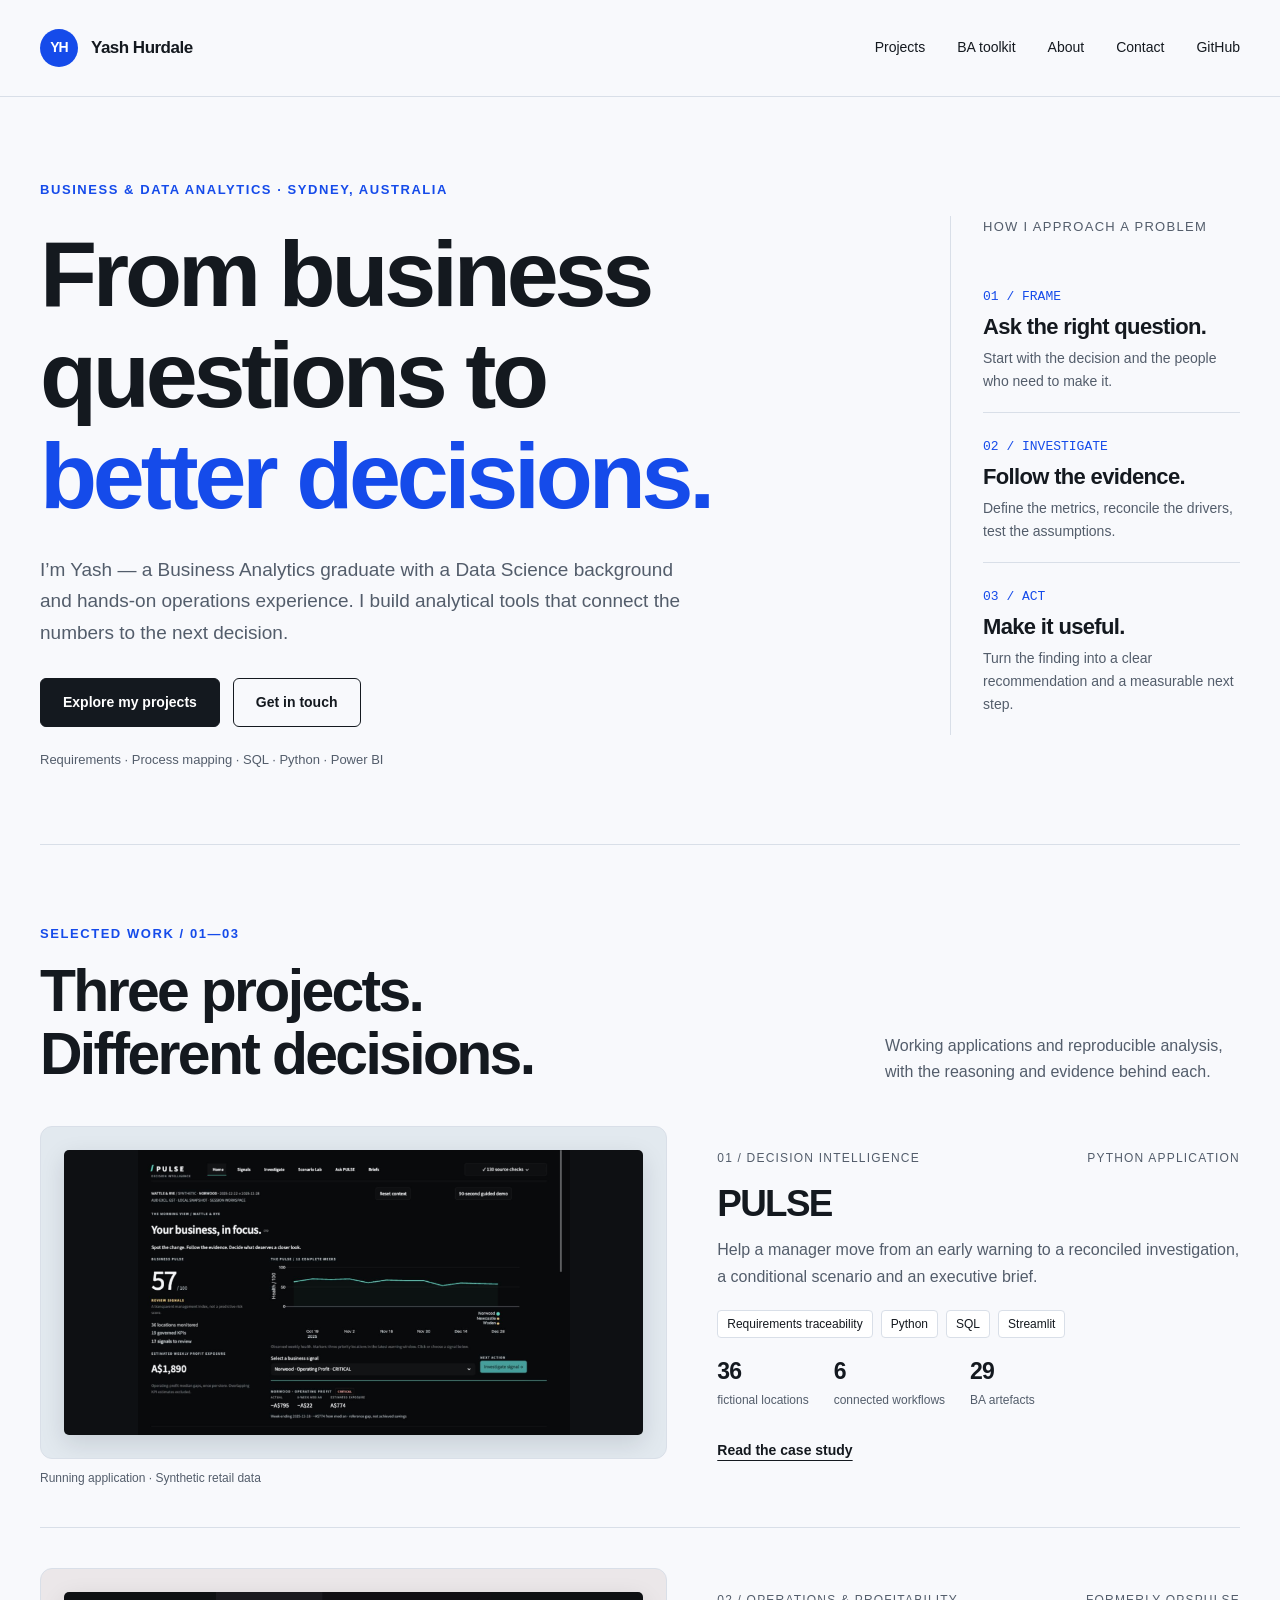
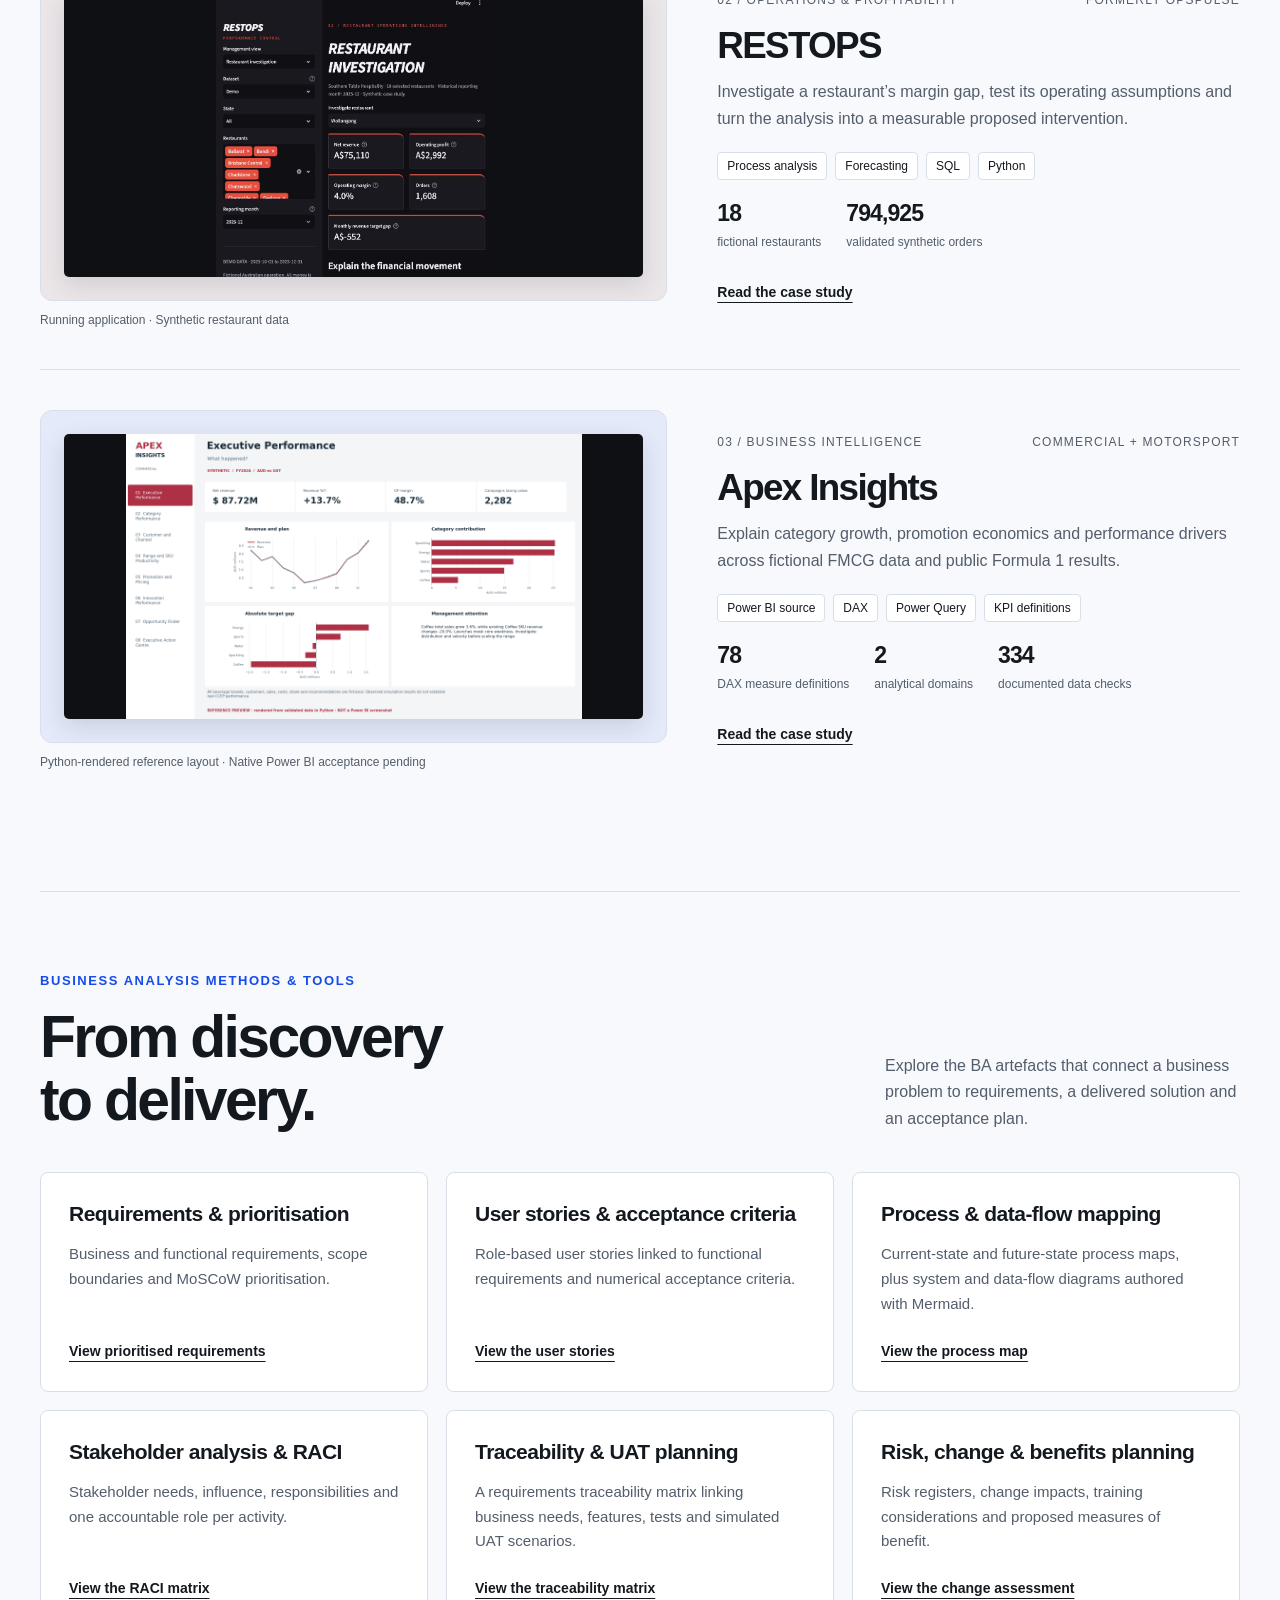
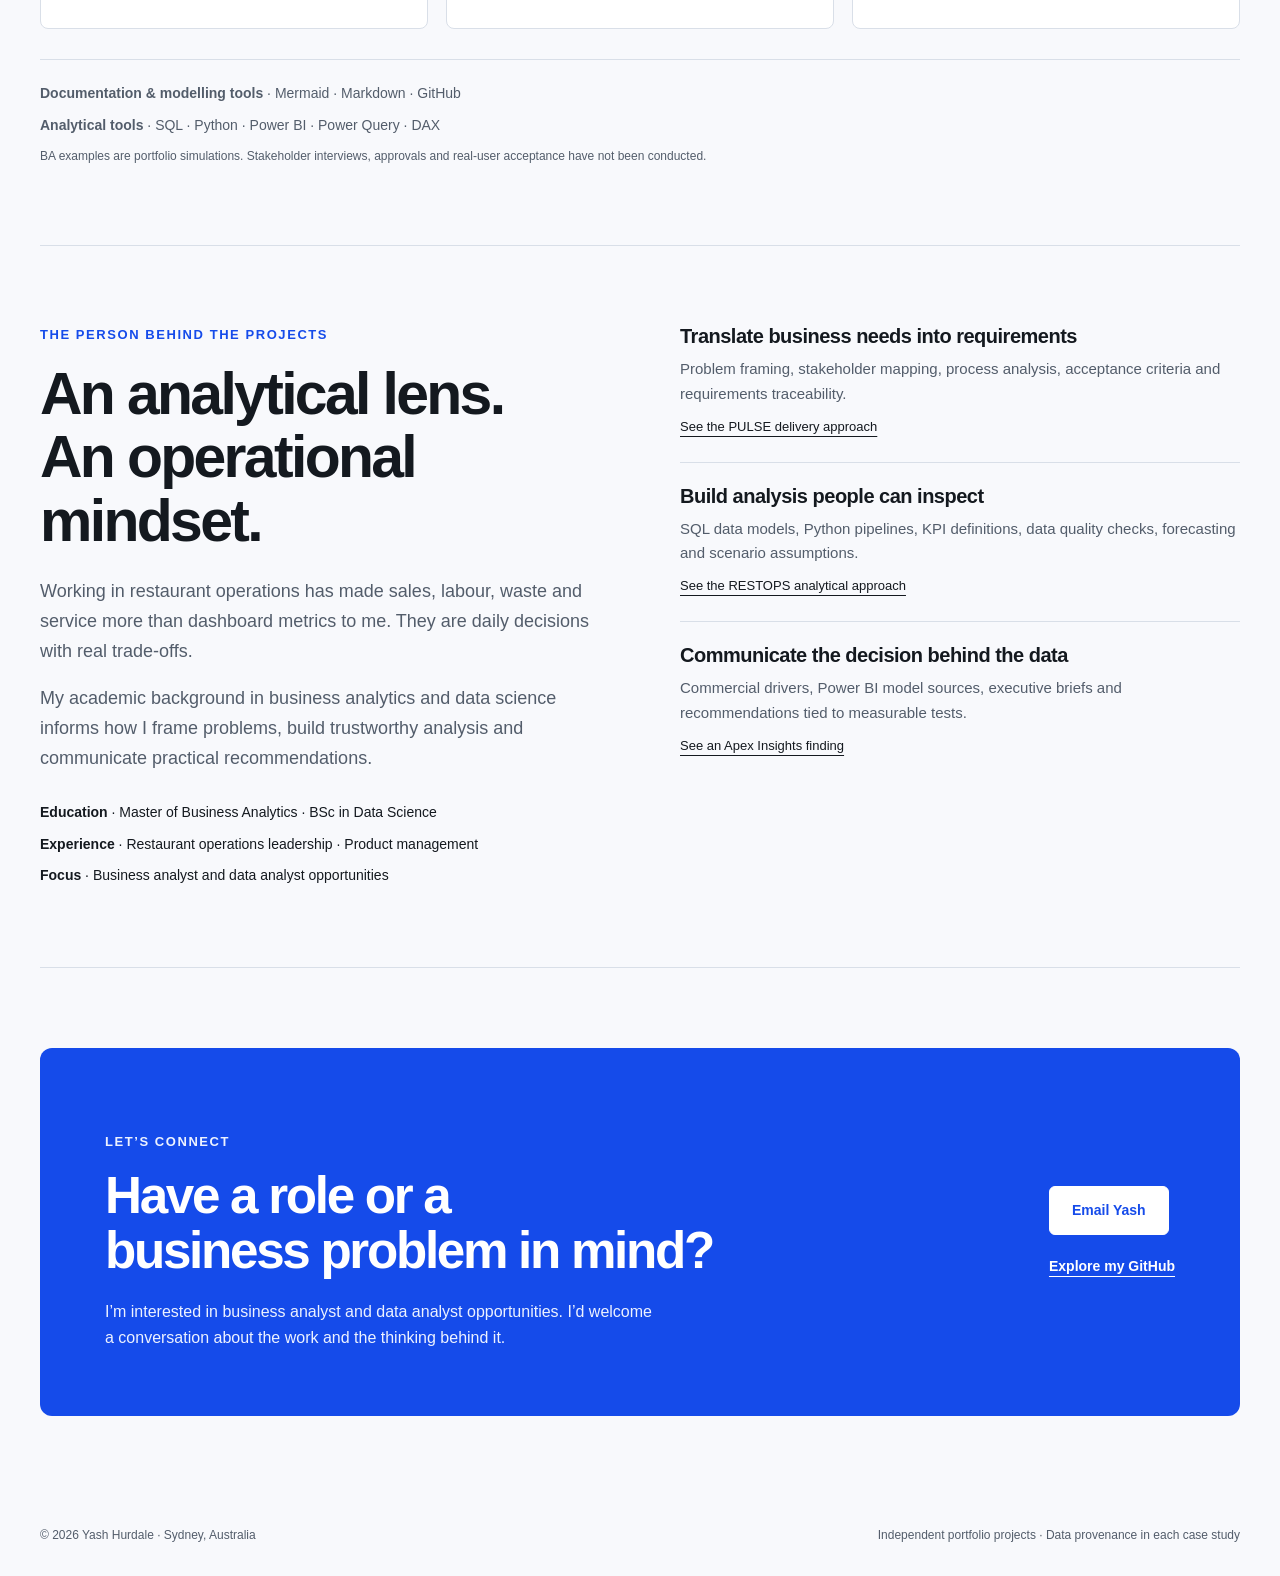
==== index.html @ 4237ceba "Publish business and data analytics portfolio" ====
<!doctype html>
<html lang="en-AU"><head><meta charset="utf-8"><meta name="viewport" content="width=device-width,initial-scale=1"><title>Yash Hurdale | Business & Data Analytics Portfolio</title><meta name="description" content="Yash Hurdale’s business and data analytics portfolio. Explore PULSE, RESTOPS and Apex Insights: decision tools, commercial analysis and evidence-backed case studies."><link rel="icon" type="image/svg+xml" href="data:image/svg+xml,%3Csvg xmlns='http://www.w3.org/2000/svg' viewBox='0 0 32 32'%3E%3Crect width='32' height='32' rx='16' fill='%23154bea'/%3E%3Ctext x='16' y='21' text-anchor='middle' font-family='Arial' font-weight='bold' font-size='13' fill='white'%3EYH%3C/text%3E%3C/svg%3E"><link rel="stylesheet" href="styles.css"></head><body>
<a class="skip" href="#main">Skip to content</a>
<header class="header"><nav class="nav wrap" aria-label="Main navigation"><a class="brand" href="index.html"><span class="monogram" aria-hidden="true">YH</span>Yash Hurdale</a><div class="nav-links"><a href="#projects">Projects</a><a href="#ba-toolkit">BA toolkit</a><a href="#about">About</a><a href="#contact">Contact</a><a class="github-nav" href="https://github.com/yashayyy27">GitHub</a></div></nav></header>
<main id="main" class="wrap">
<section class="hero" aria-labelledby="hero-title"><div><p class="eyebrow blue">Business & data analytics · Sydney, Australia</p><h1 id="hero-title">From business<br>questions to<br><span>better decisions.</span></h1><p class="hero-description">I’m Yash — a Business Analytics graduate with a Data Science background and hands-on operations experience. I build analytical tools that connect the numbers to the next decision.</p><div class="buttons"><a class="button primary" href="#projects">Explore my projects</a><a class="button secondary" href="#contact">Get in touch</a></div><p class="hero-note">Requirements · Process mapping · SQL · Python · Power BI</p></div><aside class="practice" aria-label="Analytical approach"><p class="practice-title">How I approach a problem</p><div class="practice-step"><span>01 / FRAME</span><strong>Ask the right question.</strong><p>Start with the decision and the people who need to make it.</p></div><div class="practice-step"><span>02 / INVESTIGATE</span><strong>Follow the evidence.</strong><p>Define the metrics, reconcile the drivers, test the assumptions.</p></div><div class="practice-step"><span>03 / ACT</span><strong>Make it useful.</strong><p>Turn the finding into a clear recommendation and a measurable next step.</p></div></aside></section>
<section class="section" id="projects" aria-labelledby="projects-title"><div class="section-title"><div><p class="eyebrow blue">Selected work / 01—03</p><h2 id="projects-title">Three projects.<br>Different decisions.</h2></div><p>Working applications and reproducible analysis, with the reasoning and evidence behind each.</p></div>
<article class="project"><div><a class="project-image pulse" href="pulse.html" aria-label="Read the PULSE case study"><img src="pulse-home.jpg" alt="PULSE application showing business health, weekly signals and a selected Norwood profit warning" width="1421" height="937" fetchpriority="high"></a><p class="caption">Running application · Synthetic retail data</p></div><div><div class="project-meta"><span>01 / Decision intelligence</span><span>Python application</span></div><h3>PULSE</h3><p class="project-description">Help a manager move from an early warning to a reconciled investigation, a conditional scenario and an executive brief.</p><div class="tags"><span class="tag">Requirements traceability</span><span class="tag">Python</span><span class="tag">SQL</span><span class="tag">Streamlit</span></div><div class="facts"><div class="fact"><strong>36</strong><span>fictional locations</span></div><div class="fact"><strong>6</strong><span>connected workflows</span></div><div class="fact"><strong>29</strong><span>BA artefacts</span></div></div><a class="text-link" href="pulse.html">Read the case study</a></div></article>
<article class="project"><div><a class="project-image restops" href="restops.html" aria-label="Read the RESTOPS case study"><img src="restops-investigate.jpg" alt="RESTOPS application showing the restaurant investigation workflow" width="1420" height="900" loading="lazy"></a><p class="caption">Running application · Synthetic restaurant data</p></div><div><div class="project-meta"><span>02 / Operations & profitability</span><span>Formerly OpsPulse</span></div><h3>RESTOPS</h3><p class="project-description">Investigate a restaurant’s margin gap, test its operating assumptions and turn the analysis into a measurable proposed intervention.</p><div class="tags"><span class="tag">Process analysis</span><span class="tag">Forecasting</span><span class="tag">SQL</span><span class="tag">Python</span></div><div class="facts"><div class="fact"><strong>18</strong><span>fictional restaurants</span></div><div class="fact"><strong>794,925</strong><span>validated synthetic orders</span></div></div><a class="text-link" href="restops.html">Read the case study</a></div></article>
<article class="project"><div><a class="project-image apex" href="apex.html" aria-label="Read the Apex Insights case study"><img src="apex-commercial.png" alt="Apex Insights commercial reference layout showing revenue, category contribution and range performance" width="1920" height="1200" loading="lazy"></a><p class="caption">Python-rendered reference layout · Native Power BI acceptance pending</p></div><div><div class="project-meta"><span>03 / Business intelligence</span><span>Commercial + motorsport</span></div><h3>Apex Insights</h3><p class="project-description">Explain category growth, promotion economics and performance drivers across fictional FMCG data and public Formula 1 results.</p><div class="tags"><span class="tag">Power BI source</span><span class="tag">DAX</span><span class="tag">Power Query</span><span class="tag">KPI definitions</span></div><div class="facts"><div class="fact"><strong>78</strong><span>DAX measure definitions</span></div><div class="fact"><strong>2</strong><span>analytical domains</span></div><div class="fact"><strong>334</strong><span>documented data checks</span></div></div><a class="text-link" href="apex.html">Read the case study</a></div></article>
</section>
<section class="section" id="ba-toolkit" aria-labelledby="ba-title"><div class="section-title"><div><p class="eyebrow blue">Business analysis methods & tools</p><h2 id="ba-title">From discovery<br>to delivery.</h2></div><p>Explore the BA artefacts that connect a business problem to requirements, a delivered solution and an acceptance plan.</p></div><div class="ba-grid"><article class="ba-card"><h3>Requirements & prioritisation</h3><p>Business and functional requirements, scope boundaries and MoSCoW prioritisation.</p><a class="text-link" href="https://github.com/yashayyy27/PULSE/blob/main/docs/business-analysis/07-business-requirements.md">View prioritised requirements</a></article><article class="ba-card"><h3>User stories & acceptance criteria</h3><p>Role-based user stories linked to functional requirements and numerical acceptance criteria.</p><a class="text-link" href="https://github.com/yashayyy27/PULSE/blob/main/docs/business-analysis/10-user-stories.md">View the user stories</a></article><article class="ba-card"><h3>Process & data-flow mapping</h3><p>Current-state and future-state process maps, plus system and data-flow diagrams authored with Mermaid.</p><a class="text-link" href="https://github.com/yashayyy27/PULSE/blob/main/docs/business-analysis/14-process-map.md">View the process map</a></article><article class="ba-card"><h3>Stakeholder analysis & RACI</h3><p>Stakeholder needs, influence, responsibilities and one accountable role per activity.</p><a class="text-link" href="https://github.com/yashayyy27/PULSE/blob/main/docs/business-analysis/28-raci-matrix.md">View the RACI matrix</a></article><article class="ba-card"><h3>Traceability & UAT planning</h3><p>A requirements traceability matrix linking business needs, features, tests and simulated UAT scenarios.</p><a class="text-link" href="https://github.com/yashayyy27/PULSE/blob/main/docs/business-analysis/16-traceability-matrix.md">View the traceability matrix</a></article><article class="ba-card"><h3>Risk, change & benefits planning</h3><p>Risk registers, change impacts, training considerations and proposed measures of benefit.</p><a class="text-link" href="https://github.com/yashayyy27/PULSE/blob/main/docs/business-analysis/22-change-impact-assessment.md">View the change assessment</a></article></div><div class="ba-tools"><p><strong>Documentation & modelling tools</strong> · Mermaid · Markdown · GitHub</p><p><strong>Analytical tools</strong> · SQL · Python · Power BI · Power Query · DAX</p></div><p class="caption">BA examples are portfolio simulations. Stakeholder interviews, approvals and real-user acceptance have not been conducted.</p></section>
<section class="section" id="about" aria-labelledby="about-title"><div class="about-grid"><div><p class="eyebrow blue">The person behind the projects</p><h2 id="about-title">An analytical lens.<br>An operational mindset.</h2><p class="about-copy">Working in restaurant operations has made sales, labour, waste and service more than dashboard metrics to me. They are daily decisions with real trade-offs.</p><p class="about-copy">My academic background in business analytics and data science informs how I frame problems, build trustworthy analysis and communicate practical recommendations.</p><div class="background"><p><strong>Education</strong> · Master of Business Analytics · BSc in Data Science</p><p><strong>Experience</strong> · Restaurant operations leadership · Product management</p><p><strong>Focus</strong> · Business analyst and data analyst opportunities</p></div></div><ul class="skills"><li><h3>Translate business needs into requirements</h3><p>Problem framing, stakeholder mapping, process analysis, acceptance criteria and requirements traceability.</p><a href="pulse.html#approach">See the PULSE delivery approach</a></li><li><h3>Build analysis people can inspect</h3><p>SQL data models, Python pipelines, KPI definitions, data quality checks, forecasting and scenario assumptions.</p><a href="restops.html#approach">See the RESTOPS analytical approach</a></li><li><h3>Communicate the decision behind the data</h3><p>Commercial drivers, Power BI model sources, executive briefs and recommendations tied to measurable tests.</p><a href="apex.html#finding">See an Apex Insights finding</a></li></ul></div></section>
<section class="section" id="contact" aria-labelledby="contact-title"><div class="contact"><div><p class="eyebrow">Let’s connect</p><h2 id="contact-title">Have a role or a<br>business problem in mind?</h2><p>I’m interested in business analyst and data analyst opportunities. I’d welcome a conversation about the work and the thinking behind it.</p></div><div class="contact-links"><a class="button" href="mailto:yash.h2700@gmail.com">Email Yash</a><a class="text-link" href="https://github.com/yashayyy27">Explore my GitHub</a></div></div></section>
</main><footer class="footer wrap"><span>© 2026 Yash Hurdale · Sydney, Australia</span><span>Independent portfolio projects · Data provenance in each case study</span></footer></body></html>
---- styles.css ----
:root{--ink:#14191f;--muted:#535d6b;--blue:#154bea;--paper:#f8f9fc;--line:#d9dfe8;--white:#fff;--radius:12px;font-family:Arial,Helvetica,sans-serif;color:var(--ink);background:var(--paper);font-synthesis:none;scroll-behavior:smooth}
*{box-sizing:border-box}body{margin:0;font-size:16px;line-height:1.65}a{color:inherit;text-underline-offset:5px}button,a{-webkit-tap-highlight-color:transparent}a:hover{color:var(--blue)}a:focus-visible,summary:focus-visible{outline:3px solid var(--blue);outline-offset:6px}img{display:block;max-width:100%;height:auto}h1,h2,h3,p{margin:0}h1,h2,h3{line-height:1.08;letter-spacing:-.045em}h1{font-size:clamp(3.5rem,7.3vw,6.7rem);font-weight:700}h2{font-size:clamp(2.4rem,4.6vw,4.1rem)}h3{font-size:2.3rem}p+p{margin-top:18px}.wrap{width:min(1240px,calc(100% - 80px));margin:auto}.skip{position:absolute;left:20px;top:-80px;z-index:20;background:var(--white);padding:12px}.skip:focus{top:12px}.header{border-bottom:1px solid var(--line);background:var(--paper)}.nav{min-height:96px;display:flex;align-items:center;justify-content:space-between;gap:24px}.brand{display:flex;align-items:center;gap:13px;text-decoration:none;font-size:17px;font-weight:700;letter-spacing:-.03em}.monogram{display:grid;place-items:center;width:38px;height:38px;background:var(--blue);color:white;border-radius:50%;font-size:14px;letter-spacing:-1px}.nav-links{display:flex;align-items:center;gap:32px}.nav-links a{text-decoration:none;font-size:14px}.nav-links a:hover{text-decoration:underline}.eyebrow{font-size:13px;line-height:1.4;letter-spacing:.12em;text-transform:uppercase;font-weight:700}.blue{color:var(--blue)}.hero{display:grid;grid-template-columns:1fr 290px;gap:70px;align-items:center;padding:84px 0 74px}.hero h1{margin:25px 0 27px}.hero h1 span{color:var(--blue)}.hero-description{max-width:650px;font-size:19px;color:var(--muted);line-height:1.65}.buttons{display:flex;flex-wrap:wrap;align-items:center;gap:13px;margin-top:30px}.button{display:inline-flex;justify-content:center;align-items:center;min-height:49px;border:1px solid var(--ink);padding:11px 22px;border-radius:6px;text-decoration:none;font-size:14px;font-weight:700;transition:background .18s,color .18s}.button.primary{background:var(--ink);color:white}.button.primary:hover{background:var(--blue);border-color:var(--blue)}.button.secondary:hover{background:#e9edfa}.hero-note{margin-top:22px;font-size:13px;color:var(--muted)}.practice{border-left:1px solid var(--line);padding-left:32px}.practice-title{font-size:13px;letter-spacing:.1em;text-transform:uppercase;color:var(--muted);margin-bottom:25px}.practice-step{padding:19px 0;border-bottom:1px solid var(--line)}.practice-step:last-child{border-bottom:0}.practice-step span{font:13px monospace;color:var(--blue)}.practice-step strong{display:block;font-size:22px;line-height:1.3;letter-spacing:-.03em;margin:5px 0}.practice-step p{font-size:14px;color:var(--muted)}.section{padding:80px 0;border-top:1px solid var(--line);scroll-margin-top:28px}.section-title{display:flex;justify-content:space-between;align-items:flex-end;gap:30px;margin-bottom:40px}.section-title .eyebrow{margin-bottom:15px}.section-title>p{max-width:355px;color:var(--muted);font-size:16px}.project{display:grid;grid-template-columns:1.2fr 1fr;gap:50px;padding:40px 0;border-top:1px solid var(--line);align-items:center}.project:first-of-type{padding-top:0;border-top:0}.project-image{display:block;background:#e5e9f2;border:1px solid var(--line);border-radius:var(--radius);overflow:hidden;text-decoration:none;padding:23px}.project-image img{width:100%;height:285px;object-fit:contain;object-position:center;border-radius:5px;background:#0e1013;box-shadow:0 8px 25px #121a2920}.project-image.pulse{background:#e2e9ef}.project-image.restops{background:#ebe7e9}.project-image.apex{background:#e4eafa}.project-meta{display:flex;justify-content:space-between;gap:20px;font-size:12px;letter-spacing:.1em;color:var(--muted);text-transform:uppercase;margin-bottom:15px}.project h3{margin-bottom:14px}.project-description{color:var(--muted)}.tags{display:flex;gap:8px;flex-wrap:wrap;margin:20px 0}.tag{font-size:12px;line-height:1.5;border:1px solid var(--line);border-radius:4px;padding:4px 9px;background:var(--white)}.facts{display:flex;flex-wrap:wrap;gap:25px;margin:20px 0 25px}.fact strong{display:block;font-size:23px;line-height:1.2;letter-spacing:-.04em}.fact span{font-size:12px;color:var(--muted)}.text-link{font-size:14px;font-weight:700}.caption{font-size:12px;color:var(--muted);margin-top:10px;line-height:1.5}.about-grid{display:grid;grid-template-columns:1fr 1fr;gap:80px}.about-grid h2{margin:17px 0 25px}.about-copy{color:var(--muted);font-size:18px}.background{margin-top:28px;font-size:14px}.background p+p{margin-top:8px}.skills{margin:0;padding:0;list-style:none}.skills li{padding:23px 0;border-top:1px solid var(--line)}.skills li:first-child{padding-top:0;border-top:0}.skills h3{font-size:20px;letter-spacing:-.025em;margin-bottom:9px}.skills p{color:var(--muted);font-size:15px}.skills a{display:inline-block;font-size:13px;margin-top:9px}.contact{background:var(--blue);color:white;padding:65px;border-radius:var(--radius);display:flex;align-items:center;justify-content:space-between;gap:40px}.contact h2{font-size:clamp(2.4rem,4vw,3.5rem);margin-top:17px}.contact p{max-width:550px;margin-top:20px;color:#edf2ff}.contact .button{background:white;color:var(--blue);border-color:white;white-space:nowrap}.contact .button:hover{background:#e4ebff}.contact .text-link:hover{color:white}.contact-links{display:flex;flex-direction:column;gap:20px;align-items:flex-start}.footer{padding:30px 0;display:flex;gap:20px;align-items:center;justify-content:space-between;color:var(--muted);font-size:12px}.footer a{color:var(--ink)}.case-hero{padding:65px 0 45px}.back{display:inline-block;color:var(--muted);font-size:14px;margin-bottom:35px}.case-hero h1{font-size:clamp(3.3rem,6vw,5.5rem);margin:18px 0 22px}.case-intro{font-size:21px;color:var(--muted);max-width:820px}.case-meta{display:grid;grid-template-columns:1fr 1fr 1fr;gap:25px;margin-top:40px;padding-top:22px;border-top:1px solid var(--line)}.case-meta dt{font-size:12px;color:var(--muted);text-transform:uppercase;letter-spacing:.08em}.case-meta dd{margin:8px 0 0;font-size:14px}.case-cover{background:#e6eaf2;border:1px solid var(--line);padding:35px;border-radius:var(--radius)}.case-cover img{margin:auto;max-height:700px;object-fit:contain;border-radius:6px}.case-body{display:grid;grid-template-columns:220px 1fr;gap:65px;margin-top:65px}.case-toc{align-self:start;position:sticky;top:32px}.case-toc .eyebrow{margin-bottom:20px;color:var(--muted)}.case-toc a{display:block;font-size:14px;text-decoration:none;padding:7px 0}.case-section{margin-bottom:65px;scroll-margin-top:25px}.case-section h2{font-size:32px;margin:12px 0 24px}.case-section p{color:var(--muted);max-width:750px}.case-section ul{padding-left:22px;color:var(--muted)}.case-section li{margin-bottom:12px}.case-section strong{color:var(--ink)}.finding{border-left:4px solid var(--blue);padding:25px 30px;background:#edf1fc;margin:25px 0}.finding .number{display:block;font-size:48px;font-weight:700;line-height:1.2;letter-spacing:-.05em;color:var(--blue);margin:10px 0}.finding p{font-size:16px}.gallery{display:grid;grid-template-columns:1fr 1fr;gap:20px;margin:25px 0}.gallery figure{margin:0}.gallery img{border-radius:7px;max-height:420px;object-fit:contain;background:#e8edf3;width:100%;border:1px solid var(--line)}.gallery figcaption{font-size:12px;color:var(--muted);margin-top:10px}.evidence-list{display:grid;grid-template-columns:1fr 1fr;gap:15px}.evidence-link{padding:21px;border:1px solid var(--line);border-radius:8px;text-decoration:none;background:white}.evidence-link strong{display:block;font-size:15px;margin-bottom:8px}.evidence-link span{color:var(--muted);font-size:13px;display:block}.evidence-link:hover{border-color:var(--blue)}.scope{border:1px solid var(--line);padding:25px;border-radius:8px;background:white}.scope p{font-size:14px}.next-project{border-top:1px solid var(--line);padding:40px 0;display:flex;justify-content:space-between;gap:25px;align-items:center}.next-project h3{font-size:28px;margin-top:9px}
@media(min-width:1500px){.hero{padding:100px 0 90px}}
@media(max-width:900px){.wrap{width:calc(100% - 48px)}.hero{grid-template-columns:1fr;gap:35px;padding:60px 0}.practice{display:none}.hero h1{font-size:clamp(3.5rem,9vw,5.8rem)}.project{gap:30px;grid-template-columns:1fr 1fr}.project-image{padding:12px}.project-image img{height:235px}.about-grid{gap:40px}.contact{padding:40px}.case-body{grid-template-columns:1fr;gap:20px}.case-toc{position:static;display:flex;flex-wrap:wrap;gap:5px 22px;border-bottom:1px solid var(--line);padding-bottom:25px}.case-toc .eyebrow{width:100%;margin:0}.case-section{margin-bottom:50px}}
@media(max-width:620px){.wrap{width:calc(100% - 36px)}.nav{min-height:80px;gap:15px;align-items:center}.brand{font-size:14px;gap:8px}.monogram{width:30px;height:30px;font-size:12px}.nav-links{gap:16px}.nav-links a{font-size:13px}.nav-links .github-nav{display:none}.hero{padding:48px 0}.hero h1{font-size:3.55rem;line-height:1.03}.hero-description{font-size:17px}.eyebrow{font-size:12px}.hero-note{font-size:12px}.section{padding:50px 0}.section-title{display:block}.section-title>p{margin-top:20px}.project{grid-template-columns:1fr;gap:25px;padding:35px 0}.project-image img{height:230px}.project h3{font-size:32px}.project-meta{font-size:12px}.about-grid{grid-template-columns:1fr;gap:35px}.about-copy{font-size:17px}.contact{padding:32px 25px;display:block}.contact-links{margin-top:30px}.footer{align-items:flex-start;flex-direction:column;gap:8px}.case-hero{padding:40px 0 30px}.case-intro{font-size:18px}.case-meta{grid-template-columns:1fr;gap:15px;margin-top:25px}.case-cover{padding:12px}.case-body{margin-top:40px}.case-section h2{font-size:29px}.gallery{grid-template-columns:1fr}.evidence-list{grid-template-columns:1fr}.finding{padding:20px}.next-project{align-items:flex-start;flex-direction:column}.tags{margin:16px 0}.facts{gap:25px}.tag{font-size:12px}}
@media(prefers-reduced-motion:reduce){:root{scroll-behavior:auto}*{transition:none!important}}
@media print{.nav-links,.buttons,.contact,.case-toc{display:none}.wrap{width:100%}.hero,.section{padding:25px 0}.project{break-inside:avoid}.case-body{display:block}.header{background:white}body{background:white}}

.ba-grid{display:grid;grid-template-columns:repeat(3,1fr);gap:18px}.ba-card{padding:28px;border:1px solid var(--line);border-radius:8px;background:white;display:flex;flex-direction:column}.ba-card h3{font-size:21px;line-height:1.25;letter-spacing:-.025em;margin-bottom:15px}.ba-card p{color:var(--muted);font-size:15px;margin-bottom:23px}.ba-card a{margin-top:auto}.ba-tools{border-top:1px solid var(--line);padding-top:22px;margin-top:30px;font-size:14px;color:var(--muted)}.ba-tools p+p{margin-top:9px}.case-meta{grid-template-columns:repeat(2,1fr)}
@media(max-width:900px){.ba-grid{grid-template-columns:repeat(2,1fr)}}
@media(max-width:620px){.ba-grid{grid-template-columns:1fr}.ba-card{padding:24px}.case-meta{grid-template-columns:1fr}.nav-links{gap:12px}.nav-links a{font-size:12px}.brand{font-size:13px;gap:6px}.monogram{width:26px;height:26px}}
@media(max-width:360px){.nav{flex-wrap:wrap;justify-content:center;padding:15px 0}.nav-links{width:100%;justify-content:center}}
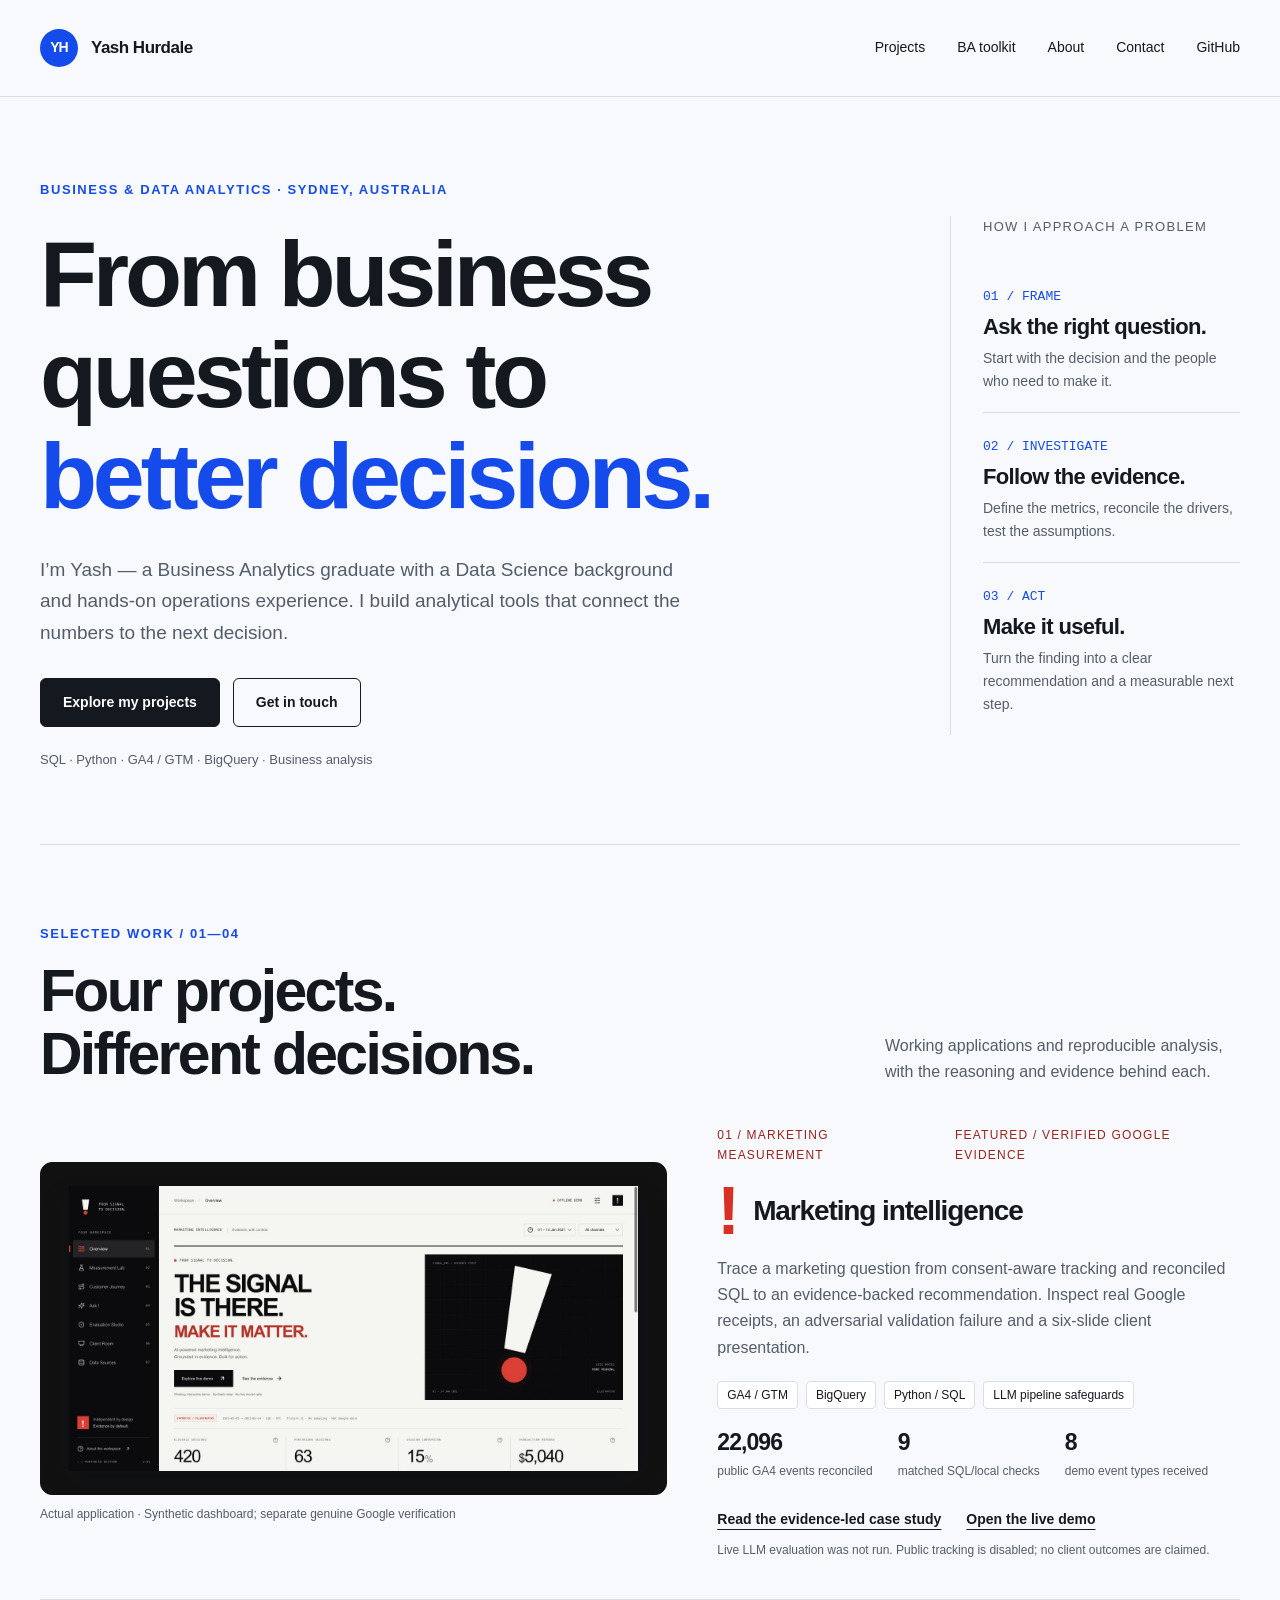
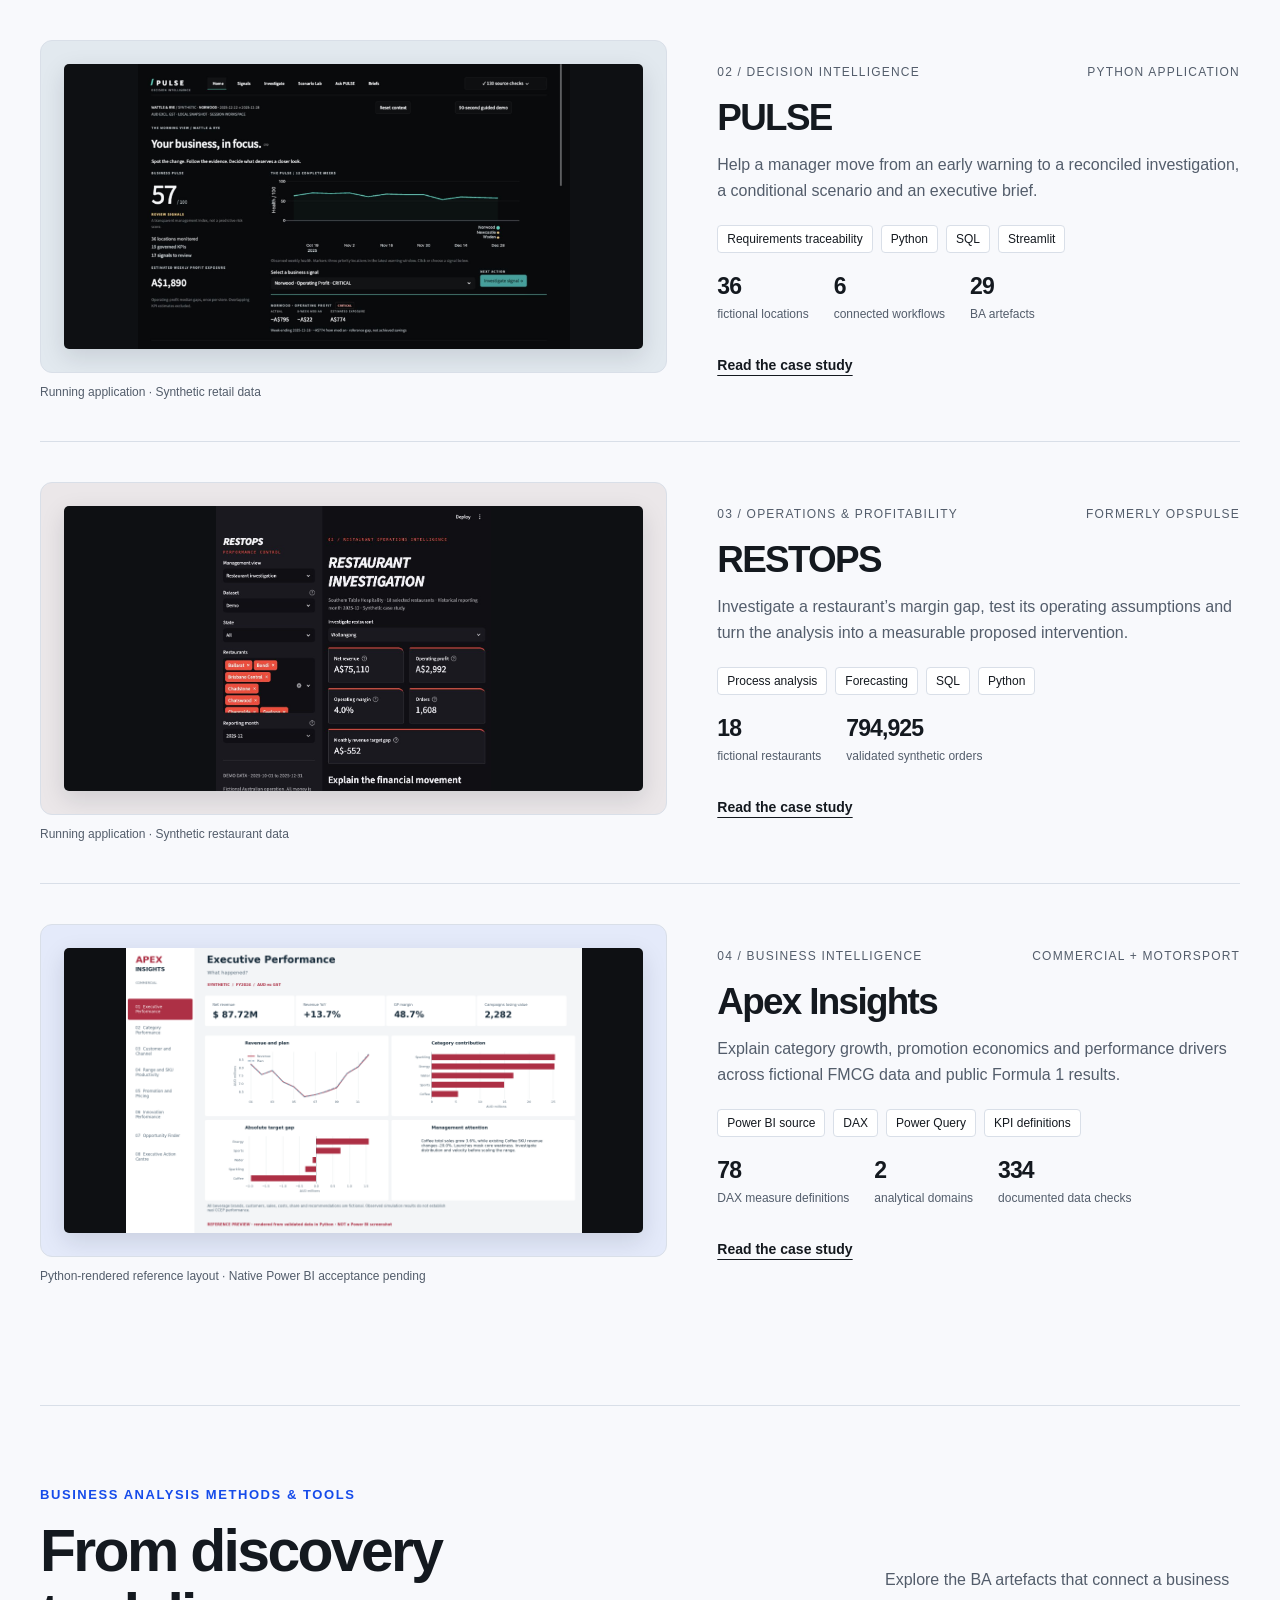
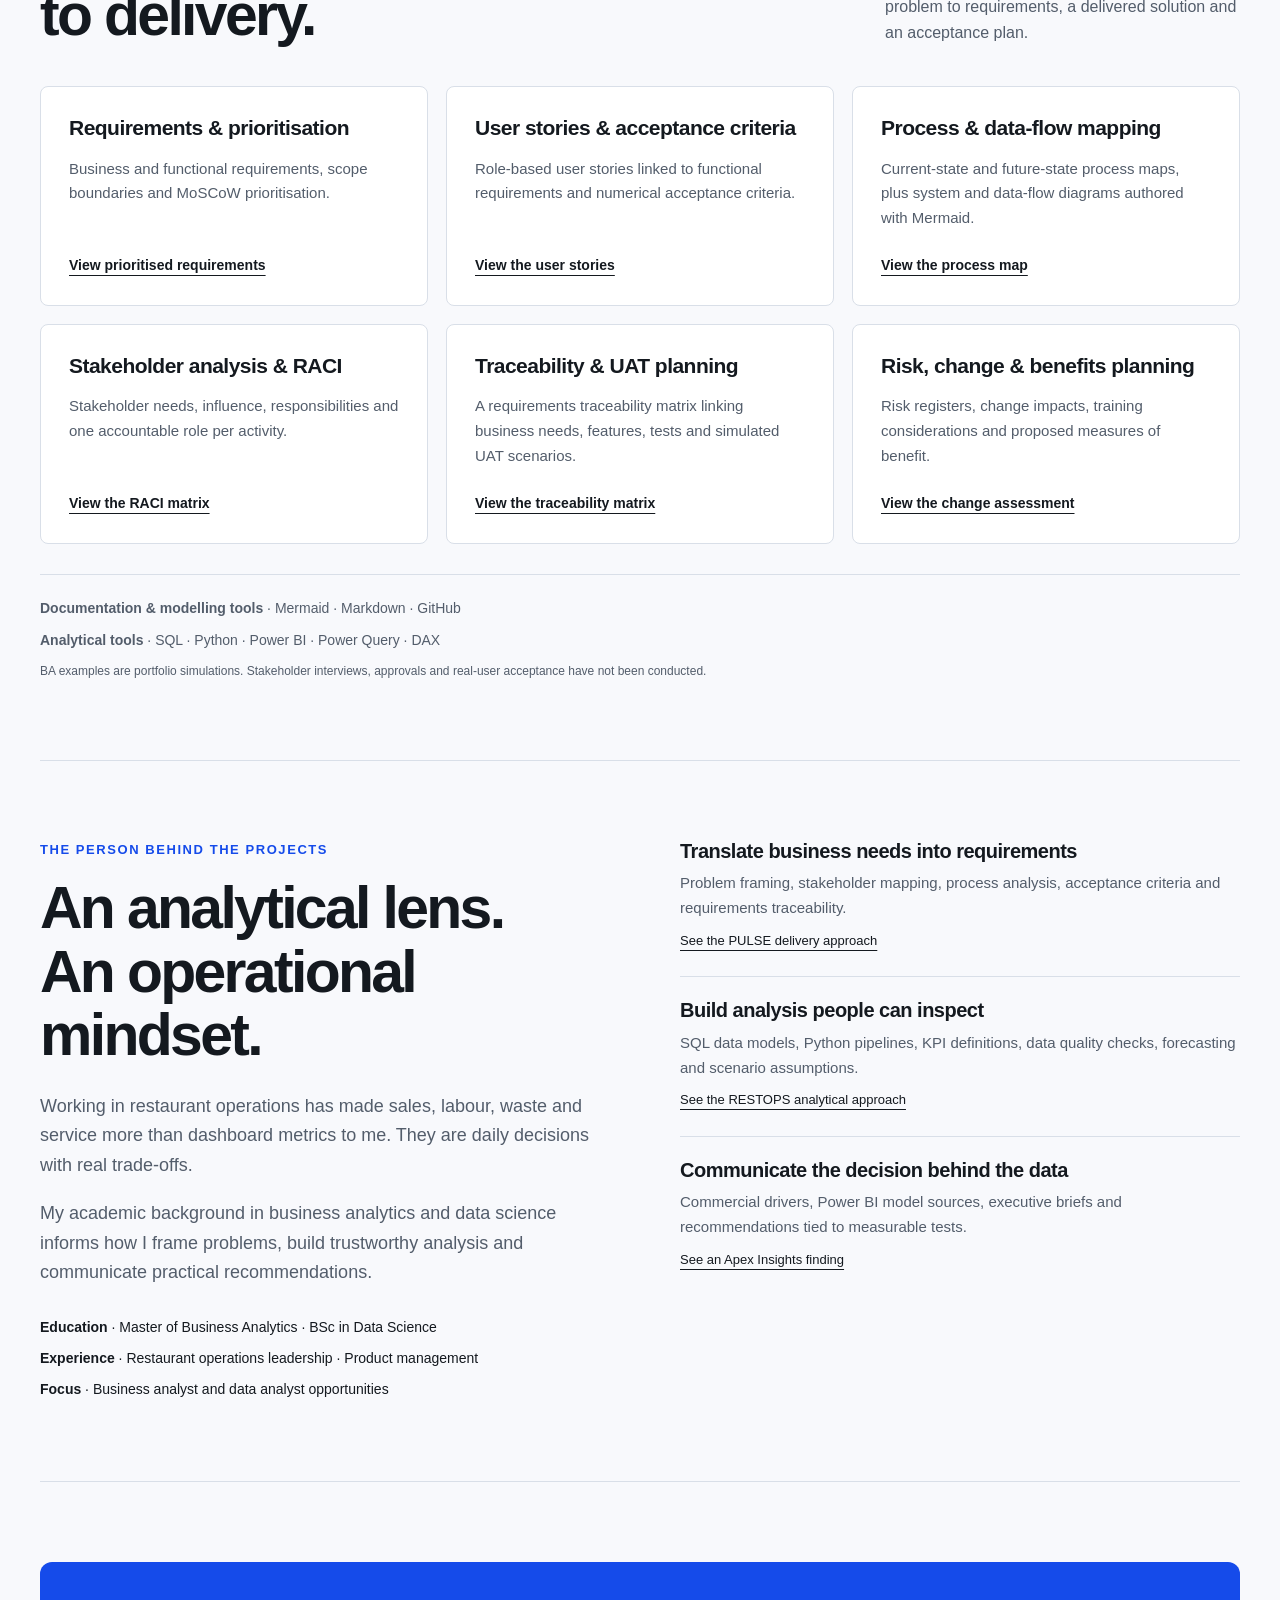
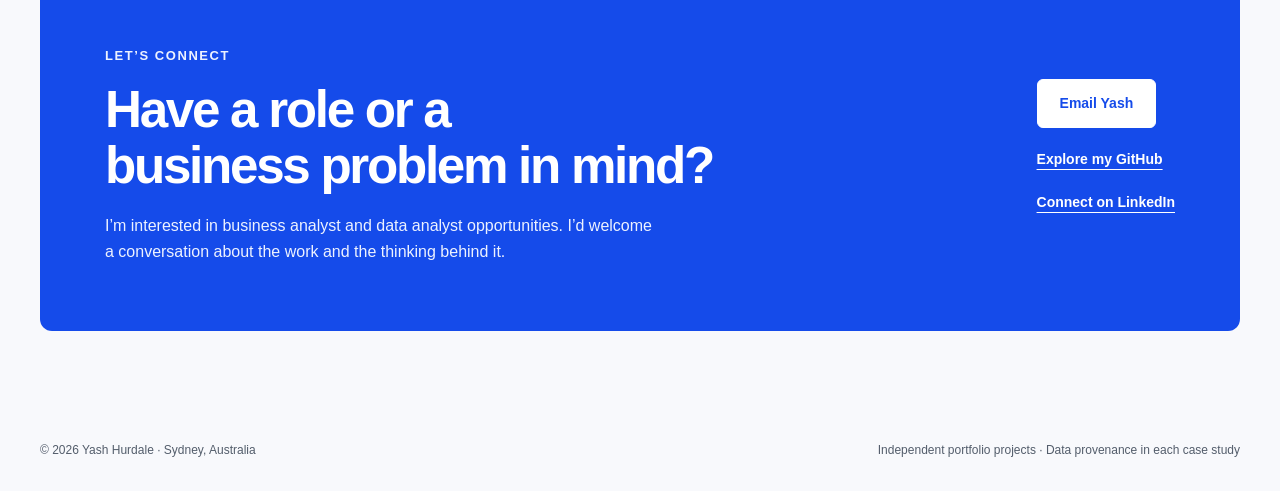
==== commit 0dbdc8c2: "Feature ! with verified marketing intelligence case study" ====
--- a/index.html
+++ b/index.html
@@ -1,15 +1,16 @@
 <!doctype html>
-<html lang="en-AU"><head><meta charset="utf-8"><meta name="viewport" content="width=device-width,initial-scale=1"><title>Yash Hurdale | Business & Data Analytics Portfolio</title><meta name="description" content="Yash Hurdale’s business and data analytics portfolio. Explore PULSE, RESTOPS and Apex Insights: decision tools, commercial analysis and evidence-backed case studies."><link rel="icon" type="image/svg+xml" href="data:image/svg+xml,%3Csvg xmlns='http://www.w3.org/2000/svg' viewBox='0 0 32 32'%3E%3Crect width='32' height='32' rx='16' fill='%23154bea'/%3E%3Ctext x='16' y='21' text-anchor='middle' font-family='Arial' font-weight='bold' font-size='13' fill='white'%3EYH%3C/text%3E%3C/svg%3E"><link rel="stylesheet" href="styles.css"></head><body>
+<html lang="en-AU"><head><meta charset="utf-8"><meta name="viewport" content="width=device-width,initial-scale=1"><title>Yash Hurdale | Business & Data Analytics Portfolio</title><meta name="description" content="Yash Hurdale’s business and data analytics portfolio. Explore !, PULSE, RESTOPS and Apex Insights: decision tools, commercial analysis and evidence-backed case studies."><link rel="icon" type="image/svg+xml" href="data:image/svg+xml,%3Csvg xmlns='http://www.w3.org/2000/svg' viewBox='0 0 32 32'%3E%3Crect width='32' height='32' rx='16' fill='%23154bea'/%3E%3Ctext x='16' y='21' text-anchor='middle' font-family='Arial' font-weight='bold' font-size='13' fill='white'%3EYH%3C/text%3E%3C/svg%3E"><link rel="stylesheet" href="styles.css"><link rel="canonical" href="https://yashayyy27.github.io/"><meta property="og:type" content="website"><meta property="og:title" content="Yash Hurdale | Business & Data Analytics Portfolio"><meta property="og:description" content="Explore !, PULSE, RESTOPS and Apex Insights: reproducible analysis, verified evidence and practical business decisions."><meta property="og:url" content="https://yashayyy27.github.io/"><meta property="og:image" content="https://yashayyy27.github.io/exclamation-overview.jpg"><meta property="og:image:alt" content="The ! portfolio application, with clearly labelled synthetic analytics."><meta name="twitter:card" content="summary_large_image"></head><body>
 <a class="skip" href="#main">Skip to content</a>
 <header class="header"><nav class="nav wrap" aria-label="Main navigation"><a class="brand" href="index.html"><span class="monogram" aria-hidden="true">YH</span>Yash Hurdale</a><div class="nav-links"><a href="#projects">Projects</a><a href="#ba-toolkit">BA toolkit</a><a href="#about">About</a><a href="#contact">Contact</a><a class="github-nav" href="https://github.com/yashayyy27">GitHub</a></div></nav></header>
 <main id="main" class="wrap">
-<section class="hero" aria-labelledby="hero-title"><div><p class="eyebrow blue">Business & data analytics · Sydney, Australia</p><h1 id="hero-title">From business<br>questions to<br><span>better decisions.</span></h1><p class="hero-description">I’m Yash — a Business Analytics graduate with a Data Science background and hands-on operations experience. I build analytical tools that connect the numbers to the next decision.</p><div class="buttons"><a class="button primary" href="#projects">Explore my projects</a><a class="button secondary" href="#contact">Get in touch</a></div><p class="hero-note">Requirements · Process mapping · SQL · Python · Power BI</p></div><aside class="practice" aria-label="Analytical approach"><p class="practice-title">How I approach a problem</p><div class="practice-step"><span>01 / FRAME</span><strong>Ask the right question.</strong><p>Start with the decision and the people who need to make it.</p></div><div class="practice-step"><span>02 / INVESTIGATE</span><strong>Follow the evidence.</strong><p>Define the metrics, reconcile the drivers, test the assumptions.</p></div><div class="practice-step"><span>03 / ACT</span><strong>Make it useful.</strong><p>Turn the finding into a clear recommendation and a measurable next step.</p></div></aside></section>
-<section class="section" id="projects" aria-labelledby="projects-title"><div class="section-title"><div><p class="eyebrow blue">Selected work / 01—03</p><h2 id="projects-title">Three projects.<br>Different decisions.</h2></div><p>Working applications and reproducible analysis, with the reasoning and evidence behind each.</p></div>
-<article class="project"><div><a class="project-image pulse" href="pulse.html" aria-label="Read the PULSE case study"><img src="pulse-home.jpg" alt="PULSE application showing business health, weekly signals and a selected Norwood profit warning" width="1421" height="937" fetchpriority="high"></a><p class="caption">Running application · Synthetic retail data</p></div><div><div class="project-meta"><span>01 / Decision intelligence</span><span>Python application</span></div><h3>PULSE</h3><p class="project-description">Help a manager move from an early warning to a reconciled investigation, a conditional scenario and an executive brief.</p><div class="tags"><span class="tag">Requirements traceability</span><span class="tag">Python</span><span class="tag">SQL</span><span class="tag">Streamlit</span></div><div class="facts"><div class="fact"><strong>36</strong><span>fictional locations</span></div><div class="fact"><strong>6</strong><span>connected workflows</span></div><div class="fact"><strong>29</strong><span>BA artefacts</span></div></div><a class="text-link" href="pulse.html">Read the case study</a></div></article>
-<article class="project"><div><a class="project-image restops" href="restops.html" aria-label="Read the RESTOPS case study"><img src="restops-investigate.jpg" alt="RESTOPS application showing the restaurant investigation workflow" width="1420" height="900" loading="lazy"></a><p class="caption">Running application · Synthetic restaurant data</p></div><div><div class="project-meta"><span>02 / Operations & profitability</span><span>Formerly OpsPulse</span></div><h3>RESTOPS</h3><p class="project-description">Investigate a restaurant’s margin gap, test its operating assumptions and turn the analysis into a measurable proposed intervention.</p><div class="tags"><span class="tag">Process analysis</span><span class="tag">Forecasting</span><span class="tag">SQL</span><span class="tag">Python</span></div><div class="facts"><div class="fact"><strong>18</strong><span>fictional restaurants</span></div><div class="fact"><strong>794,925</strong><span>validated synthetic orders</span></div></div><a class="text-link" href="restops.html">Read the case study</a></div></article>
-<article class="project"><div><a class="project-image apex" href="apex.html" aria-label="Read the Apex Insights case study"><img src="apex-commercial.png" alt="Apex Insights commercial reference layout showing revenue, category contribution and range performance" width="1920" height="1200" loading="lazy"></a><p class="caption">Python-rendered reference layout · Native Power BI acceptance pending</p></div><div><div class="project-meta"><span>03 / Business intelligence</span><span>Commercial + motorsport</span></div><h3>Apex Insights</h3><p class="project-description">Explain category growth, promotion economics and performance drivers across fictional FMCG data and public Formula 1 results.</p><div class="tags"><span class="tag">Power BI source</span><span class="tag">DAX</span><span class="tag">Power Query</span><span class="tag">KPI definitions</span></div><div class="facts"><div class="fact"><strong>78</strong><span>DAX measure definitions</span></div><div class="fact"><strong>2</strong><span>analytical domains</span></div><div class="fact"><strong>334</strong><span>documented data checks</span></div></div><a class="text-link" href="apex.html">Read the case study</a></div></article>
+<section class="hero" aria-labelledby="hero-title"><div><p class="eyebrow blue">Business & data analytics · Sydney, Australia</p><h1 id="hero-title">From business<br>questions to<br><span>better decisions.</span></h1><p class="hero-description">I’m Yash — a Business Analytics graduate with a Data Science background and hands-on operations experience. I build analytical tools that connect the numbers to the next decision.</p><div class="buttons"><a class="button primary" href="#projects">Explore my projects</a><a class="button secondary" href="#contact">Get in touch</a></div><p class="hero-note">SQL · Python · GA4 / GTM · BigQuery · Business analysis</p></div><aside class="practice" aria-label="Analytical approach"><p class="practice-title">How I approach a problem</p><div class="practice-step"><span>01 / FRAME</span><strong>Ask the right question.</strong><p>Start with the decision and the people who need to make it.</p></div><div class="practice-step"><span>02 / INVESTIGATE</span><strong>Follow the evidence.</strong><p>Define the metrics, reconcile the drivers, test the assumptions.</p></div><div class="practice-step"><span>03 / ACT</span><strong>Make it useful.</strong><p>Turn the finding into a clear recommendation and a measurable next step.</p></div></aside></section>
+<section class="section" id="projects" aria-labelledby="projects-title"><div class="section-title"><div><p class="eyebrow blue">Selected work / 01—04</p><h2 id="projects-title">Four projects.<br>Different decisions.</h2></div><p>Working applications and reproducible analysis, with the reasoning and evidence behind each.</p></div>
+<article class="project project-exclamation"><div><a class="project-image exclamation" href="exclamation.html" aria-label="Read the ! marketing intelligence case study"><img src="exclamation-overview.jpg" alt="! marketing intelligence application showing its clearly labelled synthetic analytics workspace" width="1440" height="722" fetchpriority="high"></a><p class="caption">Actual application · Synthetic dashboard; separate genuine Google verification</p></div><div><div class="project-meta"><span>01 / Marketing measurement</span><span>Featured / Verified Google evidence</span></div><h3><span class="exclamation-wordmark">!</span><span class="project-subtitle">Marketing intelligence</span></h3><p class="project-description">Trace a marketing question from consent-aware tracking and reconciled SQL to an evidence-backed recommendation. Inspect real Google receipts, an adversarial validation failure and a six-slide client presentation.</p><div class="tags"><span class="tag">GA4 / GTM</span><span class="tag">BigQuery</span><span class="tag">Python / SQL</span><span class="tag">LLM pipeline safeguards</span></div><div class="facts"><div class="fact"><strong>22,096</strong><span>public GA4 events reconciled</span></div><div class="fact"><strong>9</strong><span>matched SQL/local checks</span></div><div class="fact"><strong>8</strong><span>demo event types received</span></div></div><div class="project-links"><a class="text-link" href="exclamation.html">Read the evidence-led case study</a><a class="text-link" href="https://yashayyy27.github.io/exclamation-ai/">Open the live demo</a></div><p class="caption">Live LLM evaluation was not run. Public tracking is disabled; no client outcomes are claimed.</p></div></article>
+<article class="project"><div><a class="project-image pulse" href="pulse.html" aria-label="Read the PULSE case study"><img src="pulse-home.jpg" alt="PULSE application showing business health, weekly signals and a selected Norwood profit warning" width="1421" height="937" loading="lazy"></a><p class="caption">Running application · Synthetic retail data</p></div><div><div class="project-meta"><span>02 / Decision intelligence</span><span>Python application</span></div><h3>PULSE</h3><p class="project-description">Help a manager move from an early warning to a reconciled investigation, a conditional scenario and an executive brief.</p><div class="tags"><span class="tag">Requirements traceability</span><span class="tag">Python</span><span class="tag">SQL</span><span class="tag">Streamlit</span></div><div class="facts"><div class="fact"><strong>36</strong><span>fictional locations</span></div><div class="fact"><strong>6</strong><span>connected workflows</span></div><div class="fact"><strong>29</strong><span>BA artefacts</span></div></div><a class="text-link" href="pulse.html">Read the case study</a></div></article>
+<article class="project"><div><a class="project-image restops" href="restops.html" aria-label="Read the RESTOPS case study"><img src="restops-investigate.jpg" alt="RESTOPS application showing the restaurant investigation workflow" width="1420" height="900" loading="lazy"></a><p class="caption">Running application · Synthetic restaurant data</p></div><div><div class="project-meta"><span>03 / Operations & profitability</span><span>Formerly OpsPulse</span></div><h3>RESTOPS</h3><p class="project-description">Investigate a restaurant’s margin gap, test its operating assumptions and turn the analysis into a measurable proposed intervention.</p><div class="tags"><span class="tag">Process analysis</span><span class="tag">Forecasting</span><span class="tag">SQL</span><span class="tag">Python</span></div><div class="facts"><div class="fact"><strong>18</strong><span>fictional restaurants</span></div><div class="fact"><strong>794,925</strong><span>validated synthetic orders</span></div></div><a class="text-link" href="restops.html">Read the case study</a></div></article>
+<article class="project"><div><a class="project-image apex" href="apex.html" aria-label="Read the Apex Insights case study"><img src="apex-commercial.png" alt="Apex Insights commercial reference layout showing revenue, category contribution and range performance" width="1920" height="1200" loading="lazy"></a><p class="caption">Python-rendered reference layout · Native Power BI acceptance pending</p></div><div><div class="project-meta"><span>04 / Business intelligence</span><span>Commercial + motorsport</span></div><h3>Apex Insights</h3><p class="project-description">Explain category growth, promotion economics and performance drivers across fictional FMCG data and public Formula 1 results.</p><div class="tags"><span class="tag">Power BI source</span><span class="tag">DAX</span><span class="tag">Power Query</span><span class="tag">KPI definitions</span></div><div class="facts"><div class="fact"><strong>78</strong><span>DAX measure definitions</span></div><div class="fact"><strong>2</strong><span>analytical domains</span></div><div class="fact"><strong>334</strong><span>documented data checks</span></div></div><a class="text-link" href="apex.html">Read the case study</a></div></article>
 </section>
 <section class="section" id="ba-toolkit" aria-labelledby="ba-title"><div class="section-title"><div><p class="eyebrow blue">Business analysis methods & tools</p><h2 id="ba-title">From discovery<br>to delivery.</h2></div><p>Explore the BA artefacts that connect a business problem to requirements, a delivered solution and an acceptance plan.</p></div><div class="ba-grid"><article class="ba-card"><h3>Requirements & prioritisation</h3><p>Business and functional requirements, scope boundaries and MoSCoW prioritisation.</p><a class="text-link" href="https://github.com/yashayyy27/PULSE/blob/main/docs/business-analysis/07-business-requirements.md">View prioritised requirements</a></article><article class="ba-card"><h3>User stories & acceptance criteria</h3><p>Role-based user stories linked to functional requirements and numerical acceptance criteria.</p><a class="text-link" href="https://github.com/yashayyy27/PULSE/blob/main/docs/business-analysis/10-user-stories.md">View the user stories</a></article><article class="ba-card"><h3>Process & data-flow mapping</h3><p>Current-state and future-state process maps, plus system and data-flow diagrams authored with Mermaid.</p><a class="text-link" href="https://github.com/yashayyy27/PULSE/blob/main/docs/business-analysis/14-process-map.md">View the process map</a></article><article class="ba-card"><h3>Stakeholder analysis & RACI</h3><p>Stakeholder needs, influence, responsibilities and one accountable role per activity.</p><a class="text-link" href="https://github.com/yashayyy27/PULSE/blob/main/docs/business-analysis/28-raci-matrix.md">View the RACI matrix</a></article><article class="ba-card"><h3>Traceability & UAT planning</h3><p>A requirements traceability matrix linking business needs, features, tests and simulated UAT scenarios.</p><a class="text-link" href="https://github.com/yashayyy27/PULSE/blob/main/docs/business-analysis/16-traceability-matrix.md">View the traceability matrix</a></article><article class="ba-card"><h3>Risk, change & benefits planning</h3><p>Risk registers, change impacts, training considerations and proposed measures of benefit.</p><a class="text-link" href="https://github.com/yashayyy27/PULSE/blob/main/docs/business-analysis/22-change-impact-assessment.md">View the change assessment</a></article></div><div class="ba-tools"><p><strong>Documentation & modelling tools</strong> · Mermaid · Markdown · GitHub</p><p><strong>Analytical tools</strong> · SQL · Python · Power BI · Power Query · DAX</p></div><p class="caption">BA examples are portfolio simulations. Stakeholder interviews, approvals and real-user acceptance have not been conducted.</p></section>
 <section class="section" id="about" aria-labelledby="about-title"><div class="about-grid"><div><p class="eyebrow blue">The person behind the projects</p><h2 id="about-title">An analytical lens.<br>An operational mindset.</h2><p class="about-copy">Working in restaurant operations has made sales, labour, waste and service more than dashboard metrics to me. They are daily decisions with real trade-offs.</p><p class="about-copy">My academic background in business analytics and data science informs how I frame problems, build trustworthy analysis and communicate practical recommendations.</p><div class="background"><p><strong>Education</strong> · Master of Business Analytics · BSc in Data Science</p><p><strong>Experience</strong> · Restaurant operations leadership · Product management</p><p><strong>Focus</strong> · Business analyst and data analyst opportunities</p></div></div><ul class="skills"><li><h3>Translate business needs into requirements</h3><p>Problem framing, stakeholder mapping, process analysis, acceptance criteria and requirements traceability.</p><a href="pulse.html#approach">See the PULSE delivery approach</a></li><li><h3>Build analysis people can inspect</h3><p>SQL data models, Python pipelines, KPI definitions, data quality checks, forecasting and scenario assumptions.</p><a href="restops.html#approach">See the RESTOPS analytical approach</a></li><li><h3>Communicate the decision behind the data</h3><p>Commercial drivers, Power BI model sources, executive briefs and recommendations tied to measurable tests.</p><a href="apex.html#finding">See an Apex Insights finding</a></li></ul></div></section>
-<section class="section" id="contact" aria-labelledby="contact-title"><div class="contact"><div><p class="eyebrow">Let’s connect</p><h2 id="contact-title">Have a role or a<br>business problem in mind?</h2><p>I’m interested in business analyst and data analyst opportunities. I’d welcome a conversation about the work and the thinking behind it.</p></div><div class="contact-links"><a class="button" href="mailto:yash.h2700@gmail.com">Email Yash</a><a class="text-link" href="https://github.com/yashayyy27">Explore my GitHub</a></div></div></section>
+<section class="section" id="contact" aria-labelledby="contact-title"><div class="contact"><div><p class="eyebrow">Let’s connect</p><h2 id="contact-title">Have a role or a<br>business problem in mind?</h2><p>I’m interested in business analyst and data analyst opportunities. I’d welcome a conversation about the work and the thinking behind it.</p></div><div class="contact-links"><a class="button" href="mailto:yash.h2700@gmail.com">Email Yash</a><a class="text-link" href="https://github.com/yashayyy27">Explore my GitHub</a><a class="text-link" href="https://www.linkedin.com/in/yash-hurdale-ba47a4178/">Connect on LinkedIn</a></div></div></section>
 </main><footer class="footer wrap"><span>© 2026 Yash Hurdale · Sydney, Australia</span><span>Independent portfolio projects · Data provenance in each case study</span></footer></body></html>
--- a/styles.css
+++ b/styles.css
@@ -10,3 +10,6 @@
 @media(max-width:900px){.ba-grid{grid-template-columns:repeat(2,1fr)}}
 @media(max-width:620px){.ba-grid{grid-template-columns:1fr}.ba-card{padding:24px}.case-meta{grid-template-columns:1fr}.nav-links{gap:12px}.nav-links a{font-size:12px}.brand{font-size:13px;gap:6px}.monogram{width:26px;height:26px}}
 @media(max-width:360px){.nav{flex-wrap:wrap;justify-content:center;padding:15px 0}.nav-links{width:100%;justify-content:center}}
+
+/* ! keeps its original black/white/red identity within the existing portfolio. */
+.project-image.exclamation{background:#111;border-color:#111}.project-exclamation .project-meta{color:#9d231b}.project-exclamation h3{display:flex;gap:18px;align-items:center}.exclamation-wordmark{display:inline-block;color:#d83024;font-size:68px;line-height:.9;letter-spacing:-.07em}.project-subtitle{font-size:28px;line-height:1.1;letter-spacing:-.04em}.project-links{display:flex;flex-wrap:wrap;gap:15px 25px}.exclamation-case .case-hero{border-bottom:3px solid #d83024}.exclamation-case .case-hero h1{font-size:clamp(6rem,17vw,12rem);line-height:.85;color:#d83024;margin:25px 0}.exclamation-case .case-cover{background:#111;border-color:#111}.exclamation-case .finding{border-left-color:#d83024;background:#fff1ef}.exclamation-case .finding .number{color:#b3281d}.evidence-funnel{list-style:none;margin:25px 0;padding:0!important}.evidence-funnel li{display:grid;grid-template-columns:1fr auto;gap:7px 20px;margin:18px 0!important}.evidence-funnel strong{font-variant-numeric:tabular-nums}.funnel-track{grid-column:1/-1;background:#e4e7ed;height:9px;border-radius:2px;overflow:hidden}.funnel-track i{display:block;height:100%;background:#bf2b20;min-width:3px}.status-table{border-collapse:collapse;width:100%;margin:25px 0;font-size:14px}.status-table th,.status-table td{border-bottom:1px solid var(--line);text-align:left;padding:14px 12px 14px 0;vertical-align:top}.status-table th{font-size:12px;letter-spacing:.04em;text-transform:uppercase}.status-table th:first-child{width:28%}.case-section ol{padding-left:22px;color:var(--muted)}.exclamation-case .scope p+p{margin-top:16px}@media(max-width:620px){.project-subtitle{font-size:25px}.exclamation-wordmark{font-size:56px}.status-table{font-size:13px}.status-table th:first-child{width:33%}}
